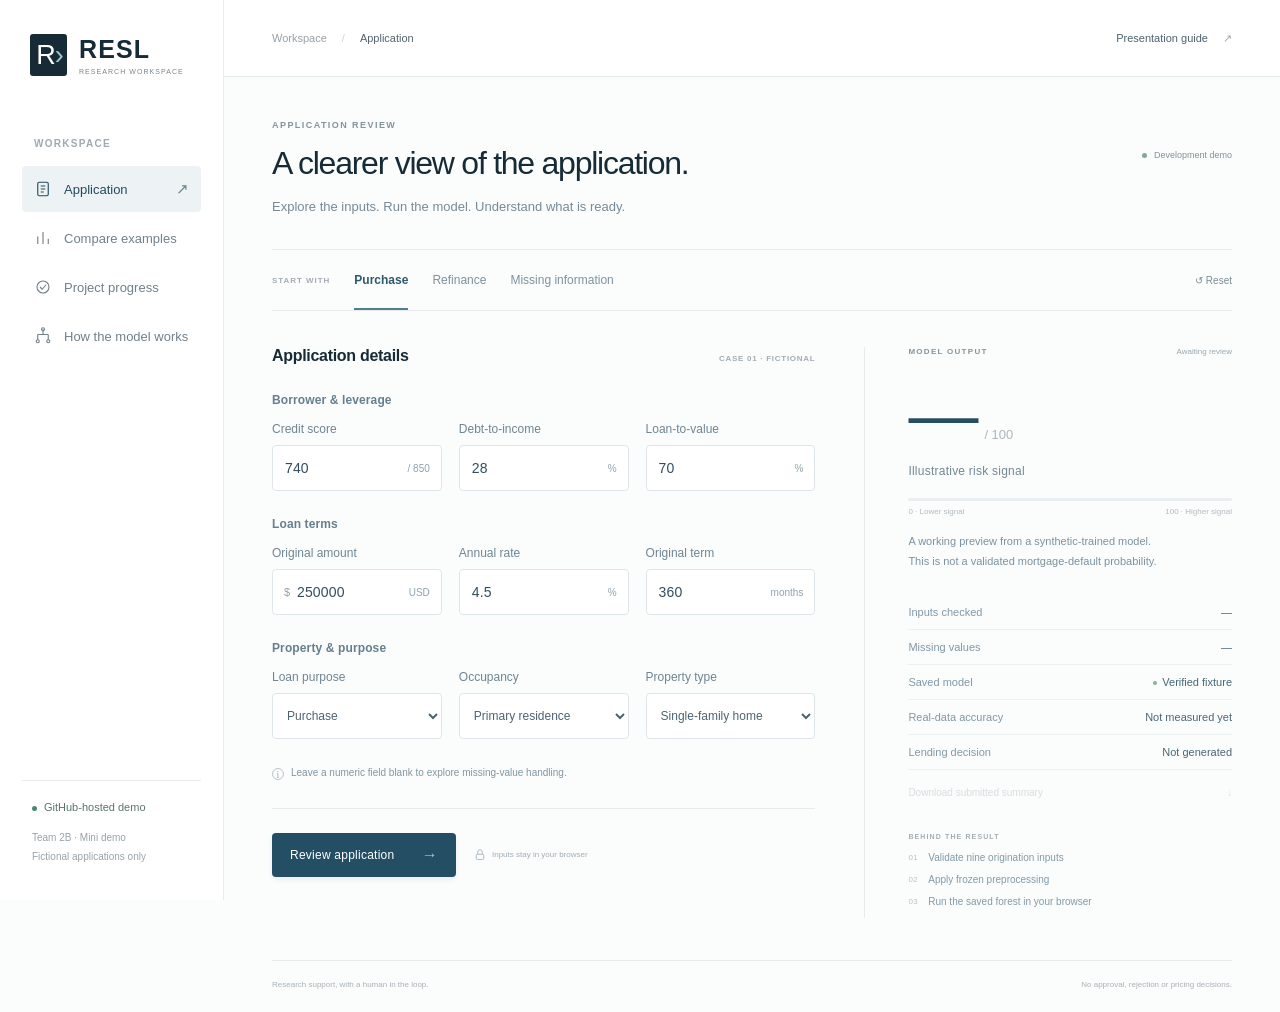
==== index.html @ b74cab2e "Publish the synthetic demo website from e23eafc" ====
<!doctype html>
<html lang="en">
<head>
  <meta charset="utf-8"><meta name="viewport" content="width=device-width,initial-scale=1">
  <title>RESL — Application workspace</title>
  <link rel="stylesheet" href="./assets/app.css"><script type="module" src="./assets/app.js"></script>
</head>
<body>
  <aside class="sidebar">
    <a class="brand" href="#application" aria-label="RESL home"><span class="brand-mark">R<span>›</span></span><span>RESL<span class="brand-sub">RESEARCH WORKSPACE</span></span></a>
    <div class="nav-label">WORKSPACE</div>
    <nav aria-label="Main navigation">
      <button class="nav-item active" data-view="application"><svg viewBox="0 0 24 24" aria-hidden="true"><rect x="5" y="3" width="14" height="18" rx="2"/><path d="M9 8h6M9 12h6M9 16h4"/></svg>Application<span class="nav-arrow">↗</span></button>
      <button class="nav-item" data-view="comparison"><svg viewBox="0 0 24 24" aria-hidden="true"><path d="M5 20V10M12 20V4M19 20v-7"/></svg>Compare examples</button>
      <button class="nav-item" data-view="progress"><svg viewBox="0 0 24 24" aria-hidden="true"><circle cx="12" cy="12" r="8"/><path d="m8 12 3 3 5-6"/></svg>Project progress</button>
      <button class="nav-item" data-view="model"><svg viewBox="0 0 24 24" aria-hidden="true"><path d="M12 3v7M5 10h14M5 10v7M19 10v7"/><circle cx="12" cy="3" r="2"/><circle cx="5" cy="19" r="2"/><circle cx="19" cy="19" r="2"/></svg>How the model works</button>
    </nav>
    <div class="sidebar-bottom"><span class="status-dot"></span><span>GitHub-hosted demo</span><p>Team 2B · Mini demo<br>Fictional applications only</p></div>
  </aside>

  <main>
    <header class="topbar"><div class="breadcrumb">Workspace<span>/</span><strong id="breadcrumb-current">Application</strong></div><button class="guide-button" id="open-guide">Presentation guide <span>↗</span></button></header>
    <div class="page-content">
      <section id="application-view" class="view">
        <div class="page-heading"><div><p class="eyebrow">APPLICATION REVIEW</p><h1>A clearer view of the application.</h1><p class="intro">Explore the inputs. Run the model. Understand what is ready.</p></div><span class="demo-label"><span></span>Development demo</span></div>
        <div class="scenario-strip"><span class="scenario-label">START WITH</span><div class="scenario-options" id="scenario-options" role="group" aria-label="Choose a fictional scenario"><button class="scenario active" data-scenario="Purchase example">Purchase</button><button class="scenario" data-scenario="Refinance example">Refinance</button><button class="scenario" data-scenario="Missing credit score">Missing information</button></div><button id="reset-inputs" class="text-button">↺ Reset</button></div>

        <div class="workspace">
          <form id="application-form" novalidate>
            <div class="section-heading"><h2>Application details</h2><span id="case-label">CASE 01 · FICTIONAL</span></div>
            <div class="form-section"><h3>Borrower & leverage</h3><div class="field-grid">
              <label class="field">Credit score<div class="input-wrap"><input name="credit_score" inputmode="numeric" autocomplete="off" aria-label="Credit score"><span class="input-unit">/ 850</span></div></label>
              <label class="field">Debt-to-income<div class="input-wrap"><input name="dti" inputmode="decimal" autocomplete="off" aria-label="Debt-to-income ratio"><span class="input-unit">%</span></div></label>
              <label class="field">Loan-to-value<div class="input-wrap"><input name="ltv" inputmode="decimal" autocomplete="off" aria-label="Loan-to-value ratio"><span class="input-unit">%</span></div></label>
            </div></div>
            <div class="form-section"><h3>Loan terms</h3><div class="field-grid">
              <label class="field">Original amount<div class="input-wrap"><span class="input-prefix">$</span><input name="original_balance" inputmode="decimal" autocomplete="off" aria-label="Original loan amount in USD" class="with-prefix"><span class="input-unit">USD</span></div></label>
              <label class="field">Annual rate<div class="input-wrap"><input name="original_rate" inputmode="decimal" autocomplete="off" aria-label="Original annual interest rate"><span class="input-unit">%</span></div></label>
              <label class="field">Original term<div class="input-wrap"><input name="original_term" inputmode="numeric" autocomplete="off" aria-label="Original loan term"><span class="input-unit">months</span></div></label>
            </div></div>
            <div class="form-section"><h3>Property & purpose</h3><div class="field-grid">
              <label class="field">Loan purpose<select name="loan_purpose" aria-label="Loan purpose"></select></label>
              <label class="field">Occupancy<select name="occupancy" aria-label="Occupancy"></select></label>
              <label class="field">Property type<select name="property_type" aria-label="Property type"></select></label>
            </div></div>
            <p class="field-note"><span>i</span> Leave a numeric field blank to explore missing-value handling.</p>
            <p class="form-error" id="form-error" role="alert" hidden></p>
            <div class="form-actions"><button class="primary-button" id="run-button" type="submit">Review application <span>→</span></button><span class="privacy-note"><svg viewBox="0 0 16 16" aria-hidden="true"><rect x="3" y="7" width="10" height="7" rx="1.5"/><path d="M5 7V4a3 3 0 0 1 6 0v3"/></svg>Inputs stay in your browser</span></div>
          </form>

          <aside class="output-panel" aria-label="Model output">
            <div class="output-heading"><span class="eyebrow">MODEL OUTPUT</span><span id="result-state" class="result-state">Awaiting review</span></div>
            <div class="score-line" aria-live="polite"><span id="score">—</span><span class="score-unit">/ 100</span></div>
            <h2 class="score-label">Illustrative risk signal</h2>
            <div class="score-track"><span id="score-fill"></span></div><div class="scale-labels"><span>0 · Lower signal</span><span>100 · Higher signal</span></div>
            <p class="score-description">A working preview from a synthetic-trained model.<br>This is not a validated mortgage-default probability.</p>
            <dl class="result-details"><div><dt>Inputs checked</dt><dd id="checked-count">—</dd></div><div><dt>Missing values</dt><dd id="missing-count">—</dd></div><div><dt>Saved model</dt><dd><span class="verified-dot"></span>Verified fixture</dd></div><div><dt>Real-data accuracy</dt><dd>Not measured yet</dd></div><div><dt>Lending decision</dt><dd>Not generated</dd></div></dl>
            <p id="missing-note" class="missing-note" hidden></p>
            <button id="download-result" class="text-button download-link" disabled>Download submitted summary <span>↓</span></button>
            <div class="pipeline"><span class="eyebrow">BEHIND THE RESULT</span><ol><li><span>01</span>Validate nine origination inputs</li><li><span>02</span>Apply frozen preprocessing</li><li><span>03</span>Run the saved forest in your browser</li></ol></div>
          </aside>
        </div>
        <footer class="page-footer"><span>Research support, with a human in the loop.</span><span>No approval, rejection or pricing decisions.</span></footer>
      </section>

      <section id="comparison-view" class="view" hidden>
        <div class="page-heading"><div><p class="eyebrow">MODEL EXPLORATION</p><h1>Three cases. One saved model.</h1><p class="intro">Compare fictional applications using the same verified development package.</p></div><span class="demo-label"><span></span>Synthetic examples</span></div>
        <div class="comparison-header"><h2>Example comparison</h2><span>ILLUSTRATIVE SCORES · NOT RISK BANDS</span></div>
        <div class="table-scroll"><table class="comparison-table"><thead><tr><th>Fictional application</th><th>Credit score</th><th>DTI</th><th>LTV</th><th>Demo signal / 100</th><th></th></tr></thead><tbody id="comparison-body"></tbody></table></div>
        <p class="comparison-note">Each case differs in several inputs. Score differences are not causal feature explanations or validated lending recommendations.</p>
        <div class="editorial-note"><span class="eyebrow">WHY THIS MATTERS</span><h2>A repeatable flow, from inputs to output.</h2><p>Each example uses the same input checks, saved preprocessing and forest. The interface is working; evaluating performance on the accepted mortgage cohort is the next research step.</p></div>
      </section>

      <section id="progress-view" class="view" hidden>
        <div class="page-heading"><div><p class="eyebrow">PROJECT PROGRESS</p><h1>Built to demonstrate. Ready to evolve.</h1><p class="intro">A clear separation between working software and the remaining research.</p></div></div>
        <div class="progress-layout"><div class="milestones"><article><span class="milestone-number complete">01</span><div><span class="milestone-status">IMPLEMENTED & MERGED</span><h2>Source acquisition & reader</h2><p>Access records, archive integrity checks and streaming source-file profiling are in the repository. Licensed loan records remain outside public GitHub.</p></div></article><article><span class="milestone-number complete">02</span><div><span class="milestone-status">WORKING IN THIS DEMO</span><h2>The application flow</h2><p>Nine input fields, validation, a verified saved development model, local inference and explicit missing-data handling.</p></div></article><article><span class="milestone-number">03</span><div><span class="milestone-status pending">NEXT RESEARCH STEP</span><h2>Actual mortgage evaluation</h2><p>Finalize timing, dates, labels and splits. Compare candidates on common validation loans, calibrate the selected model and evaluate the untouched final test.</p></div></article></div><aside class="scope-note"><span class="eyebrow">TODAY'S SCOPE</span><h2>Demonstrate the workflow.<br>Keep the claims precise.</h2><p>The bundled forest was trained on invented software fixtures. This app does not access the licensed source files and makes no lending decision.</p><a href="https://github.com/HazimAli07/resl-capstone" target="_blank" rel="noreferrer">View project repository ↗</a></aside></div>
      </section>
      <section id="model-view" class="view" hidden>
        <div class="page-heading"><div><p class="eyebrow">THE MODEL, EXPLAINED</p><h1>Many small trees. One combined output.</h1><p class="intro">The demo uses a random forest. Here is what that means in plain language.</p></div></div>
        <div class="model-explanation"><article><span class="eyebrow">01 · WHAT GOES IN</span><h2>Nine pieces of loan information.</h2><p>Credit score, debt-to-income, loan-to-value, original loan amount, interest rate, term, purpose, occupancy and property type. Future repayment information is kept out of these inputs.</p><p>Debt-to-income compares debt payments with income. Loan-to-value compares the loan amount with the property value.</p></article><article><span class="eyebrow">02 · HOW IT CALCULATES</span><h2><span id="model-tree-count">—</span> small decision trees.</h2><p>A tree follows learned questions about the inputs until it reaches an output. The forest runs all its trees, averages their outputs, then multiplies that average by 100 for the displayed signal.</p><p id="model-math" class="model-math"></p></article><article><span class="eyebrow">03 · WHAT IT MEANS TODAY</span><h2>A working calculation, still a development model.</h2><p>This saved forest was trained on <strong><span id="model-training-count">—</span> fictional loans</strong>. A lower signal means a smaller model output for the fictional example. It is not a credit score, an accuracy percentage or a measured chance of default.</p><p>The real-data model still needs accepted timing, labels and splits, then training and evaluation on mortgage records. Real-mortgage accuracy has not been measured yet.</p></article></div>
        <div class="editorial-note"><span class="eyebrow">THE RESEARCH GOAL</span><h2>Study future mortgage problems using earlier information.</h2><p>The proposed research target is serious delinquency, foreclosure or REO within a 24-month window. The source date and outcome rules still need acceptance before real-data experiments. The app supports research and human review; it does not approve or reject a loan.</p></div>
      </section>
    </div>
  </main>

  <dialog id="guide-dialog"><div class="guide-heading"><span class="eyebrow">3–5 MINUTE WALKTHROUGH</span><button id="close-guide" aria-label="Close presentation guide">×</button></div><h2>A short, confident walkthrough.</h2><ol><li><strong>Introduce the research.</strong><span>Origination inputs, future mortgage outcomes, human review. Today's model and applications are synthetic.</span></li><li><strong>Run the purchase example.</strong><span>Show the inputs, calculated score and saved preprocessing.</span></li><li><strong>Compare a second case.</strong><span>Use the same model on different fictional inputs. Avoid claiming calibrated risk bands.</span></li><li><strong>Show missing data and validation.</strong><span>Try Missing information, then enter a credit score of 1000 to show rejection.</span></li><li><strong>Close with what's next.</strong><span>Source/date/label acceptance, actual-data model comparison, calibration and final evaluation.</span></li></ol></dialog>
</body>
</html>
---- assets/app.css ----
:root{--ink:#172b37;--muted:#79858d;--line:#e7ebed;--blue:#214c63;--accent:#3e7b87;--canvas:#fbfcfc;--green:#4d8375;--sidebar:224px;font-family:-apple-system,BlinkMacSystemFont,"Segoe UI",sans-serif;color:var(--ink);background:var(--canvas);font-synthesis:none}
*{box-sizing:border-box}body{margin:0;font-size:14px;-webkit-font-smoothing:antialiased}button,input,select{font:inherit}button,a,input,select{-webkit-tap-highlight-color:transparent}button,a{touch-action:manipulation}button{cursor:pointer}a{color:inherit;text-decoration:none}button:focus-visible,a:focus-visible{outline:2px solid var(--accent);outline-offset:4px}[hidden]{display:none!important}
.sidebar{width:var(--sidebar);position:fixed;inset:0 auto 0 0;background:#fff;border-right:1px solid var(--line);padding:34px 22px;display:flex;flex-direction:column;z-index:2}.brand{display:flex;align-items:center;gap:12px;padding:0 8px;font-size:25px;font-weight:650;letter-spacing:.045em}.brand-mark{display:flex;align-items:center;justify-content:center;position:relative;width:37px;height:42px;background:var(--ink);color:#fff;font-size:27px;font-weight:350;letter-spacing:-3px;border-radius:3px}.brand-mark>span{font-size:27px;color:#a3c8c8;margin-left:2px}.brand-sub{display:block;font-size:7px;color:var(--muted);letter-spacing:.15em;margin-top:4px;font-weight:500}.nav-label{font-size:10px;letter-spacing:.13em;color:#a0a9ae;font-weight:600;margin:62px 12px 14px}.nav-item{border:0;background:none;display:flex;align-items:center;gap:12px;width:100%;text-align:left;padding:14px 12px;color:#71808a;border-radius:4px;margin:3px 0;font-size:13px;font-weight:500;white-space:nowrap}.nav-item svg{width:18px;height:18px;fill:none;stroke:currentColor;stroke-width:1.5}.nav-item.active{background:#edf3f4;color:#244b5b}.nav-arrow{margin-left:auto;font-size:15px;opacity:.65}.nav-item:not(.active) .nav-arrow{display:none}.sidebar-bottom{margin-top:auto;padding:20px 10px 0;border-top:1px solid var(--line);font-size:11px;color:#59746a}.status-dot,.verified-dot{display:inline-block;width:5px;height:5px;border-radius:50%;background:var(--green);margin-right:7px;vertical-align:middle}.sidebar-bottom p{line-height:1.9;color:#99a2a8;font-size:10px;margin:15px 0 0}
main{margin-left:var(--sidebar)}.topbar{height:77px;padding:0 48px;border-bottom:1px solid var(--line);display:flex;align-items:center;justify-content:space-between;background:#fff}.breadcrumb{font-size:11px;color:#97a0a7}.breadcrumb span{margin:0 15px;color:#ccd2d6}.breadcrumb strong{font-weight:500;color:#53636e}.guide-button{border:0;background:transparent;color:#4e626e;font-size:11px;padding:10px 0}.guide-button span{margin-left:12px;color:#9ca8af}.page-content{max-width:1500px;margin:auto;padding:43px 48px 0}.page-heading{display:flex;justify-content:space-between;align-items:center;gap:24px;margin-bottom:31px}.eyebrow{font-size:9px;font-weight:650;letter-spacing:.16em;color:#83949d;margin:0 0 13px;display:block}h1{font-size:32px;font-weight:500;letter-spacing:-1.25px;line-height:1.25;margin:0 0 12px}h2,h3,p{margin-top:0}.intro{font-size:13px;color:#778a95;line-height:1.8;margin-bottom:0}.demo-label{display:flex;align-items:center;gap:7px;font-size:9px;color:#819297;white-space:nowrap;align-self:flex-start;margin-top:30px}.demo-label>span{width:5px;height:5px;border-radius:50%;background:#82a7a0}
.scenario-strip{display:flex;align-items:center;gap:24px;border-top:1px solid var(--line);border-bottom:1px solid var(--line);margin-bottom:36px;height:62px}.scenario-label{font-size:8px;letter-spacing:.12em;color:#a4adb2;font-weight:650}.scenario-options{height:100%;display:flex;gap:24px}.scenario{background:none;border:0;border-bottom:2px solid transparent;color:#7e929e;font-size:12px;padding:2px 0 0}.scenario.active{color:#2d596b;border-bottom-color:#527f8b;font-weight:550}.text-button{background:none;border:0;color:#7c8c95;font-size:10px;padding:8px 0}.scenario-strip>.text-button{margin-left:auto}
.workspace{display:grid;grid-template-columns:minmax(0,1.36fr) minmax(280px,.92fr);gap:49px}.section-heading{display:flex;align-items:baseline;justify-content:space-between;gap:15px;margin-bottom:28px}.section-heading h2{font-size:16px;font-weight:550;letter-spacing:-.3px;margin:0}.section-heading>span{font-size:8px;font-weight:600;letter-spacing:.09em;color:#a3adb4;white-space:nowrap}.form-section{margin-bottom:26px}.form-section h3{font-size:12px;color:#667f8d;font-weight:550;letter-spacing:.01em;margin-bottom:13px}.field-grid{display:grid;grid-template-columns:repeat(3,minmax(0,1fr));gap:17px}.field{font-size:12px;color:#6f8592;display:block;min-width:0;line-height:1.5}.input-wrap{margin-top:7px;position:relative;display:flex;align-items:center;background:white;border:1px solid #dfe6e9;border-radius:4px;height:46px;transition:border-color .18s}.input-wrap:focus-within{border-color:#6e99a4;box-shadow:0 0 0 1px #6e99a426}input{width:100%;min-width:0;border:0;outline:none;background:none;height:100%;color:#324d5d;font-size:14px;padding:0 48px 0 12px;letter-spacing:.01em;font-variant-numeric:tabular-nums}input.with-prefix{padding-left:24px}.input-unit{position:absolute;right:11px;color:#8fa2ad;font-size:10px;pointer-events:none}.input-prefix{position:absolute;left:11px;font-size:11px;color:#90a0a9}select{width:100%;height:46px;margin-top:7px;background:#fff;color:#4d6471;border:1px solid #dfe6e9;border-radius:4px;padding:0 23px 0 10px;font-size:12px;outline:none;text-overflow:ellipsis;cursor:pointer}select:focus{border-color:#6e99a4}.field-note{display:flex;gap:7px;align-items:center;font-size:10px;color:#8296a2;line-height:1.65;margin:8px 0 26px}.field-note>span{font:10px Georgia,serif;border:1px solid #b7c5cc;border-radius:50%;width:12px;height:12px;flex:none;text-align:center;line-height:11px;color:#9aaeb7}.form-actions{border-top:1px solid var(--line);padding-top:24px;display:flex;align-items:center;gap:18px}.primary-button{border:0;border-radius:4px;background:#234e63;color:#fff;padding:15px 18px;font-size:12px;letter-spacing:.02em;min-width:184px;display:flex;justify-content:space-between;align-items:center;gap:22px;box-shadow:0 3px 5px #162b3510;transition:background .2s,transform .2s}.primary-button:hover{background:#163c50}.primary-button:active{transform:translateY(1px)}.primary-button:disabled{opacity:.55;cursor:wait}.primary-button>span{font-size:16px;line-height:10px;color:#a3c6ce}.privacy-note{font-size:8px;color:#a1adb4;display:flex;align-items:center;gap:6px;white-space:nowrap}.privacy-note svg{width:12px;height:12px;fill:none;stroke:#a5b4bc;stroke-width:1.2}.form-error{font-size:11px;color:#a35c55;line-height:1.5;margin:12px 0;padding-left:10px;border-left:2px solid #c88c82}
.output-panel{border-left:1px solid var(--line);padding-left:43px}.output-heading{display:flex;justify-content:space-between;align-items:center;margin-bottom:24px}.output-heading .eyebrow{margin:0;font-size:8px}.result-state{font-size:8px;color:#9aa8af;white-space:nowrap}.result-state.ready{color:#5e9285}.score-line{display:flex;align-items:baseline;gap:9px;margin:0 0 8px;height:76px}.score-line>#score{font-size:70px;font-weight:300;letter-spacing:-3px;line-height:1;color:#294d5e;font-variant-numeric:tabular-nums}.score-unit{font-size:13px;color:#acb6bd;font-weight:400}.score-label{font-size:12px;font-weight:450;color:#738892;letter-spacing:.02em;margin:0 0 20px}.score-track{height:3px;background:#e9eff1;width:100%;border-radius:2px;overflow:hidden}.score-track>span{display:block;height:100%;width:0;background:#618c98;transition:width .5s ease}.scale-labels{display:flex;justify-content:space-between;font-size:8px;color:#b1bbc1;margin-top:6px}.score-description{font-size:11px;line-height:1.75;color:#7c929f;margin:16px 0 24px}.result-details{margin:0}.result-details>div{display:flex;justify-content:space-between;align-items:center;padding:11px 0;border-bottom:1px solid #edf0f1;font-size:11px}.result-details dt{color:#8298a5}.result-details dd{margin:0;color:#486675;font-weight:450}.verified-dot{width:4px;height:4px;margin-right:5px;background:#8caf9e}.download-link{font-size:10px;margin-top:9px;width:100%;display:flex;justify-content:space-between;align-items:center;color:#96a9b1}.download-link:disabled{opacity:.35;cursor:default}.missing-note{border-left:2px solid #c7b087;padding-left:10px;font-size:11px;line-height:1.8;color:#8e7e65;margin:15px 0 0}.pipeline{margin:27px 0 0}.pipeline>.eyebrow{font-size:7px;margin-bottom:12px;color:#a3afb5}.pipeline ol{padding:0;list-style:none;margin:0}.pipeline li{display:flex;gap:10px;align-items:center;font-size:10px;color:#839aa7;margin:11px 0}.pipeline li>span{font-size:8px;color:#b5c2c9;letter-spacing:.06em}.page-footer{display:flex;justify-content:space-between;border-top:1px solid var(--line);margin-top:42px;padding:19px 0 23px;font-size:8px;color:#a7b2b8;gap:20px}
.comparison-header{display:flex;justify-content:space-between;align-items:center;border-top:1px solid var(--line);padding-top:33px;margin-top:36px}.comparison-header h2{font-size:16px;font-weight:500}.comparison-header>span{font-size:8px;color:#9dacb3;letter-spacing:.08em}.table-scroll{overflow:auto}.comparison-table{width:100%;border-collapse:collapse;text-align:left;font-variant-numeric:tabular-nums}.comparison-table th{font-size:9px;color:#9ba8b0;font-weight:450;padding:18px 14px;border-bottom:1px solid var(--line)}.comparison-table th:first-child,.comparison-table td:first-child{padding-left:0}.comparison-table td{padding:26px 14px;border-bottom:1px solid var(--line);font-size:12px;color:#6b818d}.comparison-table td:first-child{color:#274a5d;font-weight:500}.case-index{font-size:9px;color:#aab8c0;margin-right:13px}.table-score{min-width:140px;display:flex;align-items:center;gap:14px}.table-score>span{width:100px;background:#e8eef1;height:3px}.table-score i{display:block;height:3px;background:#7195a0}.table-score strong{font-size:13px;font-weight:500;color:#365c70}.open-case{border:0;background:none;color:#708e9b;font-size:11px;white-space:nowrap}.comparison-note{font-size:10px;line-height:1.8;color:#9eacb3;margin:24px 0 0;max-width:730px}.editorial-note{margin-top:70px;border-top:1px solid var(--line);padding-top:30px;max-width:660px}.editorial-note h2,.scope-note h2{font-size:23px;letter-spacing:-.6px;font-weight:450;line-height:1.45}.editorial-note p,.scope-note p{font-size:12px;color:#9aa9b0;line-height:1.95}
.progress-layout{display:grid;grid-template-columns:1.5fr 1fr;gap:80px;margin-top:50px}.milestones article{display:flex;align-items:flex-start;gap:25px;position:relative;padding:0 0 37px}.milestones article:not(:last-child):before{content:"";position:absolute;left:18px;top:40px;bottom:7px;width:1px;background:var(--line)}.milestone-number{width:37px;height:37px;display:grid;place-items:center;flex:none;border:1px solid #dce6e9;border-radius:50%;color:#a6b4bc;font-size:10px}.milestone-number.complete{border-color:#a4bdb7;color:#5b8a7c}.milestone-status{font-size:8px;letter-spacing:.09em;color:#77a091}.milestone-status.pending{color:#a7b0b6}.milestones h2{font-size:17px;font-weight:500;letter-spacing:-.3px;margin:11px 0}.milestones p{font-size:11px;color:#9babb3;line-height:1.9;margin-bottom:0}.scope-note{border-left:1px solid var(--line);padding-left:38px;padding-top:4px}.scope-note a{display:block;margin-top:30px;font-size:10px;color:#587c8e}
dialog{border:1px solid var(--line);border-radius:7px;padding:35px 39px;width:min(560px,calc(100% - 32px));color:var(--ink);box-shadow:0 20px 80px #122a3c26}dialog::backdrop{background:#1a303c45;backdrop-filter:blur(4px)}.guide-heading{display:flex;align-items:center;justify-content:space-between}.guide-heading button{border:0;background:none;font-size:24px;color:#8a9ca5;padding:0 0 10px 15px}.guide-heading .eyebrow{font-size:9px}.guide-heading+h2{font-size:24px;font-weight:450;letter-spacing:-.8px;margin-bottom:30px}dialog ol{padding-left:18px;margin:0}dialog li{font-size:12px;color:#7d959f;padding-left:8px;margin-bottom:22px}dialog li strong{font-weight:500;color:#365567;display:block;margin-bottom:7px}dialog li span{font-size:11px;line-height:1.8;color:#9aaab2}
@media(min-width:1600px){.page-content{padding-top:60px}.workspace{gap:70px}.output-panel{padding-left:60px}.field-grid{gap:25px}.page-heading{margin-bottom:42px}.scenario-strip{margin-bottom:46px}h1{font-size:36px}}
@media(max-width:1150px){:root{--sidebar:190px}.sidebar{padding:30px 14px}.page-content{padding:32px 30px 0}.topbar{padding:0 30px}.workspace{gap:28px;grid-template-columns:minmax(0,1.4fr) minmax(245px,1fr)}.output-panel{padding-left:26px}.field-grid{gap:10px}.privacy-note{display:none}h1{font-size:27px}.demo-label{font-size:8px}.scenario-options{gap:18px}.scenario-strip{gap:18px}.progress-layout{gap:36px}.scope-note{padding-left:26px}}
@media(max-width:900px){.sidebar{position:static;width:100%;height:auto;padding:20px 24px;flex-direction:row;justify-content:space-between;align-items:center;border-right:0;border-bottom:1px solid var(--line)}.brand{font-size:20px;padding:0}.brand-mark{height:34px;width:30px;font-size:23px}.brand-sub,.nav-label,.sidebar-bottom,.nav-item svg,.nav-arrow{display:none}.sidebar nav{display:flex;gap:5px}.nav-item{font-size:10px;padding:11px 12px;width:auto}.topbar{height:56px}main{margin-left:0}.page-content{padding-top:30px}.workspace{grid-template-columns:1fr 0.85fr;gap:32px}.page-heading{gap:18px}.intro{font-size:11px}.demo-label{display:none}.scenario-strip{margin-bottom:30px}.field-grid{grid-template-columns:repeat(2,minmax(0,1fr));gap:14px}.form-section .field:last-child{grid-column:span 2}.form-section{margin-bottom:23px}.progress-layout{grid-template-columns:1fr;gap:20px}.scope-note{border-left:0;border-top:1px solid var(--line);padding:28px 0}.page-footer{margin-top:35px}}
@media(max-width:600px){.sidebar{padding:17px 20px}.brand{font-size:19px;gap:9px}.sidebar nav{gap:0}.nav-item{font-size:9px;padding:10px 8px}.topbar{padding:0 22px}.page-content{padding:27px 22px 0}.guide-button{font-size:10px}.breadcrumb{font-size:10px}.breadcrumb span{margin:0 10px}h1{font-size:27px;max-width:300px}.intro{font-size:11px;line-height:1.8;max-width:280px}.page-heading{margin-bottom:26px}.eyebrow{font-size:8px}.scenario-label{display:none}.scenario-strip{gap:10px;height:60px}.scenario-options{gap:19px}.scenario{font-size:10px}.scenario-strip>.text-button{font-size:9px}.workspace{grid-template-columns:1fr;gap:36px}.section-heading{margin-bottom:27px}.field-grid{grid-template-columns:repeat(3,minmax(0,1fr));gap:12px}.form-section .field:last-child{grid-column:auto}.field{font-size:9px}input{font-size:13px;padding-left:9px;padding-right:35px}.input-unit{right:7px;font-size:7px}select{font-size:9px;padding-left:7px}.primary-button{min-width:205px}.output-panel{border-left:0;border-top:1px solid var(--line);padding:30px 0 0}.score-line>#score{font-size:74px}.score-description{font-size:10px}.result-details>div,.pipeline li{font-size:10px}.page-footer{flex-direction:column;gap:8px;font-size:9px}.comparison-header{align-items:flex-start;gap:18px}.comparison-header>span{font-size:7px;max-width:120px;line-height:1.6}.comparison-table{min-width:650px}.editorial-note{margin-top:45px}.comparison-note{font-size:11px}.scope-note h2{font-size:22px}}
@media(prefers-reduced-motion:reduce){*{transition:none!important;scroll-behavior:auto!important}}
.model-explanation{border-top:1px solid var(--line);margin-top:36px;display:grid;grid-template-columns:repeat(3,minmax(0,1fr));gap:32px;padding-top:36px}.model-explanation article+article{border-left:1px solid var(--line);padding-left:30px}.model-explanation h2{font-size:21px;font-weight:450;line-height:1.45;letter-spacing:-.5px;max-width:290px}.model-explanation p{font-size:12px;line-height:1.95;color:#7d939e}.model-explanation .model-math{color:#315c70;border-top:1px solid var(--line);padding-top:18px;margin-top:24px;font-variant-numeric:tabular-nums}@media(max-width:1000px){.model-explanation{grid-template-columns:1fr;gap:22px}.model-explanation article+article{border-left:0;border-top:1px solid var(--line);padding:24px 0 0}.model-explanation h2{max-width:none}}@media(max-width:900px){.nav-item{font-size:9px;padding:10px 8px}}@media(max-width:600px){.sidebar{flex-wrap:wrap;gap:16px}.sidebar nav{width:100%;justify-content:space-between}.nav-item{font-size:9px;padding:9px 5px}}
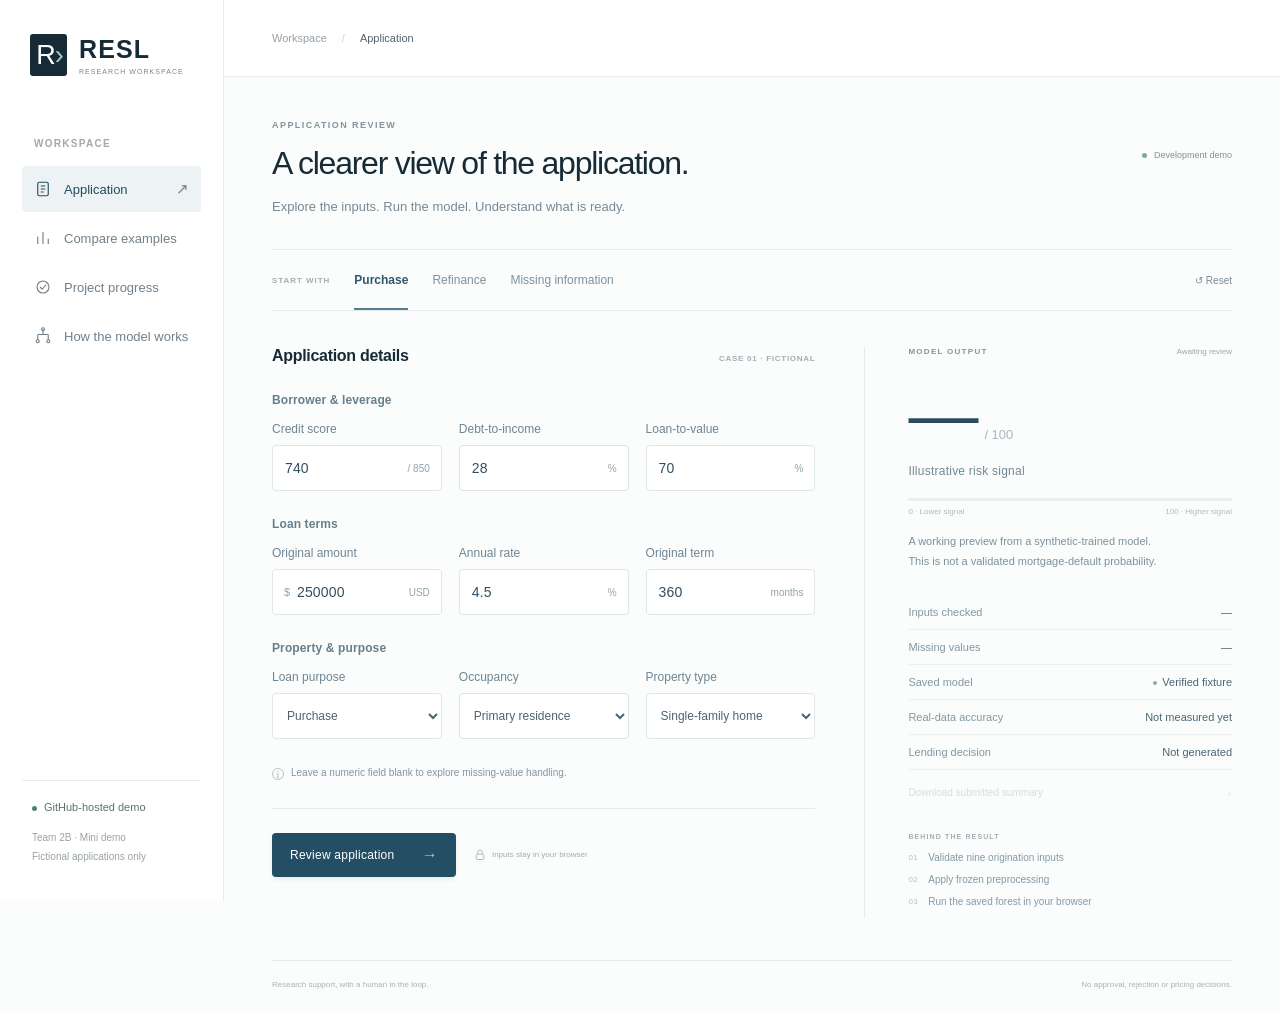
==== commit 37641677: "Remove the guide from the hosted application" ====
--- a/index.html
+++ b/index.html
@@ -19,7 +19,7 @@
   </aside>
 
   <main>
-    <header class="topbar"><div class="breadcrumb">Workspace<span>/</span><strong id="breadcrumb-current">Application</strong></div><button class="guide-button" id="open-guide">Presentation guide <span>↗</span></button></header>
+    <header class="topbar"><div class="breadcrumb">Workspace<span>/</span><strong id="breadcrumb-current">Application</strong></div></header>
     <div class="page-content">
       <section id="application-view" class="view">
         <div class="page-heading"><div><p class="eyebrow">APPLICATION REVIEW</p><h1>A clearer view of the application.</h1><p class="intro">Explore the inputs. Run the model. Understand what is ready.</p></div><span class="demo-label"><span></span>Development demo</span></div>
@@ -83,6 +83,5 @@
     </div>
   </main>
 
-  <dialog id="guide-dialog"><div class="guide-heading"><span class="eyebrow">3–5 MINUTE WALKTHROUGH</span><button id="close-guide" aria-label="Close presentation guide">×</button></div><h2>A short, confident walkthrough.</h2><ol><li><strong>Introduce the research.</strong><span>Origination inputs, future mortgage outcomes, human review. Today's model and applications are synthetic.</span></li><li><strong>Run the purchase example.</strong><span>Show the inputs, calculated score and saved preprocessing.</span></li><li><strong>Compare a second case.</strong><span>Use the same model on different fictional inputs. Avoid claiming calibrated risk bands.</span></li><li><strong>Show missing data and validation.</strong><span>Try Missing information, then enter a credit score of 1000 to show rejection.</span></li><li><strong>Close with what's next.</strong><span>Source/date/label acceptance, actual-data model comparison, calibration and final evaluation.</span></li></ol></dialog>
 </body>
 </html>
--- a/assets/app.css
+++ b/assets/app.css
@@ -1,16 +1,15 @@
 :root{--ink:#172b37;--muted:#79858d;--line:#e7ebed;--blue:#214c63;--accent:#3e7b87;--canvas:#fbfcfc;--green:#4d8375;--sidebar:224px;font-family:-apple-system,BlinkMacSystemFont,"Segoe UI",sans-serif;color:var(--ink);background:var(--canvas);font-synthesis:none}
 *{box-sizing:border-box}body{margin:0;font-size:14px;-webkit-font-smoothing:antialiased}button,input,select{font:inherit}button,a,input,select{-webkit-tap-highlight-color:transparent}button,a{touch-action:manipulation}button{cursor:pointer}a{color:inherit;text-decoration:none}button:focus-visible,a:focus-visible{outline:2px solid var(--accent);outline-offset:4px}[hidden]{display:none!important}
 .sidebar{width:var(--sidebar);position:fixed;inset:0 auto 0 0;background:#fff;border-right:1px solid var(--line);padding:34px 22px;display:flex;flex-direction:column;z-index:2}.brand{display:flex;align-items:center;gap:12px;padding:0 8px;font-size:25px;font-weight:650;letter-spacing:.045em}.brand-mark{display:flex;align-items:center;justify-content:center;position:relative;width:37px;height:42px;background:var(--ink);color:#fff;font-size:27px;font-weight:350;letter-spacing:-3px;border-radius:3px}.brand-mark>span{font-size:27px;color:#a3c8c8;margin-left:2px}.brand-sub{display:block;font-size:7px;color:var(--muted);letter-spacing:.15em;margin-top:4px;font-weight:500}.nav-label{font-size:10px;letter-spacing:.13em;color:#a0a9ae;font-weight:600;margin:62px 12px 14px}.nav-item{border:0;background:none;display:flex;align-items:center;gap:12px;width:100%;text-align:left;padding:14px 12px;color:#71808a;border-radius:4px;margin:3px 0;font-size:13px;font-weight:500;white-space:nowrap}.nav-item svg{width:18px;height:18px;fill:none;stroke:currentColor;stroke-width:1.5}.nav-item.active{background:#edf3f4;color:#244b5b}.nav-arrow{margin-left:auto;font-size:15px;opacity:.65}.nav-item:not(.active) .nav-arrow{display:none}.sidebar-bottom{margin-top:auto;padding:20px 10px 0;border-top:1px solid var(--line);font-size:11px;color:#59746a}.status-dot,.verified-dot{display:inline-block;width:5px;height:5px;border-radius:50%;background:var(--green);margin-right:7px;vertical-align:middle}.sidebar-bottom p{line-height:1.9;color:#99a2a8;font-size:10px;margin:15px 0 0}
-main{margin-left:var(--sidebar)}.topbar{height:77px;padding:0 48px;border-bottom:1px solid var(--line);display:flex;align-items:center;justify-content:space-between;background:#fff}.breadcrumb{font-size:11px;color:#97a0a7}.breadcrumb span{margin:0 15px;color:#ccd2d6}.breadcrumb strong{font-weight:500;color:#53636e}.guide-button{border:0;background:transparent;color:#4e626e;font-size:11px;padding:10px 0}.guide-button span{margin-left:12px;color:#9ca8af}.page-content{max-width:1500px;margin:auto;padding:43px 48px 0}.page-heading{display:flex;justify-content:space-between;align-items:center;gap:24px;margin-bottom:31px}.eyebrow{font-size:9px;font-weight:650;letter-spacing:.16em;color:#83949d;margin:0 0 13px;display:block}h1{font-size:32px;font-weight:500;letter-spacing:-1.25px;line-height:1.25;margin:0 0 12px}h2,h3,p{margin-top:0}.intro{font-size:13px;color:#778a95;line-height:1.8;margin-bottom:0}.demo-label{display:flex;align-items:center;gap:7px;font-size:9px;color:#819297;white-space:nowrap;align-self:flex-start;margin-top:30px}.demo-label>span{width:5px;height:5px;border-radius:50%;background:#82a7a0}
+main{margin-left:var(--sidebar)}.topbar{height:77px;padding:0 48px;border-bottom:1px solid var(--line);display:flex;align-items:center;justify-content:space-between;background:#fff}.breadcrumb{font-size:11px;color:#97a0a7}.breadcrumb span{margin:0 15px;color:#ccd2d6}.breadcrumb strong{font-weight:500;color:#53636e}.page-content{max-width:1500px;margin:auto;padding:43px 48px 0}.page-heading{display:flex;justify-content:space-between;align-items:center;gap:24px;margin-bottom:31px}.eyebrow{font-size:9px;font-weight:650;letter-spacing:.16em;color:#83949d;margin:0 0 13px;display:block}h1{font-size:32px;font-weight:500;letter-spacing:-1.25px;line-height:1.25;margin:0 0 12px}h2,h3,p{margin-top:0}.intro{font-size:13px;color:#778a95;line-height:1.8;margin-bottom:0}.demo-label{display:flex;align-items:center;gap:7px;font-size:9px;color:#819297;white-space:nowrap;align-self:flex-start;margin-top:30px}.demo-label>span{width:5px;height:5px;border-radius:50%;background:#82a7a0}
 .scenario-strip{display:flex;align-items:center;gap:24px;border-top:1px solid var(--line);border-bottom:1px solid var(--line);margin-bottom:36px;height:62px}.scenario-label{font-size:8px;letter-spacing:.12em;color:#a4adb2;font-weight:650}.scenario-options{height:100%;display:flex;gap:24px}.scenario{background:none;border:0;border-bottom:2px solid transparent;color:#7e929e;font-size:12px;padding:2px 0 0}.scenario.active{color:#2d596b;border-bottom-color:#527f8b;font-weight:550}.text-button{background:none;border:0;color:#7c8c95;font-size:10px;padding:8px 0}.scenario-strip>.text-button{margin-left:auto}
 .workspace{display:grid;grid-template-columns:minmax(0,1.36fr) minmax(280px,.92fr);gap:49px}.section-heading{display:flex;align-items:baseline;justify-content:space-between;gap:15px;margin-bottom:28px}.section-heading h2{font-size:16px;font-weight:550;letter-spacing:-.3px;margin:0}.section-heading>span{font-size:8px;font-weight:600;letter-spacing:.09em;color:#a3adb4;white-space:nowrap}.form-section{margin-bottom:26px}.form-section h3{font-size:12px;color:#667f8d;font-weight:550;letter-spacing:.01em;margin-bottom:13px}.field-grid{display:grid;grid-template-columns:repeat(3,minmax(0,1fr));gap:17px}.field{font-size:12px;color:#6f8592;display:block;min-width:0;line-height:1.5}.input-wrap{margin-top:7px;position:relative;display:flex;align-items:center;background:white;border:1px solid #dfe6e9;border-radius:4px;height:46px;transition:border-color .18s}.input-wrap:focus-within{border-color:#6e99a4;box-shadow:0 0 0 1px #6e99a426}input{width:100%;min-width:0;border:0;outline:none;background:none;height:100%;color:#324d5d;font-size:14px;padding:0 48px 0 12px;letter-spacing:.01em;font-variant-numeric:tabular-nums}input.with-prefix{padding-left:24px}.input-unit{position:absolute;right:11px;color:#8fa2ad;font-size:10px;pointer-events:none}.input-prefix{position:absolute;left:11px;font-size:11px;color:#90a0a9}select{width:100%;height:46px;margin-top:7px;background:#fff;color:#4d6471;border:1px solid #dfe6e9;border-radius:4px;padding:0 23px 0 10px;font-size:12px;outline:none;text-overflow:ellipsis;cursor:pointer}select:focus{border-color:#6e99a4}.field-note{display:flex;gap:7px;align-items:center;font-size:10px;color:#8296a2;line-height:1.65;margin:8px 0 26px}.field-note>span{font:10px Georgia,serif;border:1px solid #b7c5cc;border-radius:50%;width:12px;height:12px;flex:none;text-align:center;line-height:11px;color:#9aaeb7}.form-actions{border-top:1px solid var(--line);padding-top:24px;display:flex;align-items:center;gap:18px}.primary-button{border:0;border-radius:4px;background:#234e63;color:#fff;padding:15px 18px;font-size:12px;letter-spacing:.02em;min-width:184px;display:flex;justify-content:space-between;align-items:center;gap:22px;box-shadow:0 3px 5px #162b3510;transition:background .2s,transform .2s}.primary-button:hover{background:#163c50}.primary-button:active{transform:translateY(1px)}.primary-button:disabled{opacity:.55;cursor:wait}.primary-button>span{font-size:16px;line-height:10px;color:#a3c6ce}.privacy-note{font-size:8px;color:#a1adb4;display:flex;align-items:center;gap:6px;white-space:nowrap}.privacy-note svg{width:12px;height:12px;fill:none;stroke:#a5b4bc;stroke-width:1.2}.form-error{font-size:11px;color:#a35c55;line-height:1.5;margin:12px 0;padding-left:10px;border-left:2px solid #c88c82}
 .output-panel{border-left:1px solid var(--line);padding-left:43px}.output-heading{display:flex;justify-content:space-between;align-items:center;margin-bottom:24px}.output-heading .eyebrow{margin:0;font-size:8px}.result-state{font-size:8px;color:#9aa8af;white-space:nowrap}.result-state.ready{color:#5e9285}.score-line{display:flex;align-items:baseline;gap:9px;margin:0 0 8px;height:76px}.score-line>#score{font-size:70px;font-weight:300;letter-spacing:-3px;line-height:1;color:#294d5e;font-variant-numeric:tabular-nums}.score-unit{font-size:13px;color:#acb6bd;font-weight:400}.score-label{font-size:12px;font-weight:450;color:#738892;letter-spacing:.02em;margin:0 0 20px}.score-track{height:3px;background:#e9eff1;width:100%;border-radius:2px;overflow:hidden}.score-track>span{display:block;height:100%;width:0;background:#618c98;transition:width .5s ease}.scale-labels{display:flex;justify-content:space-between;font-size:8px;color:#b1bbc1;margin-top:6px}.score-description{font-size:11px;line-height:1.75;color:#7c929f;margin:16px 0 24px}.result-details{margin:0}.result-details>div{display:flex;justify-content:space-between;align-items:center;padding:11px 0;border-bottom:1px solid #edf0f1;font-size:11px}.result-details dt{color:#8298a5}.result-details dd{margin:0;color:#486675;font-weight:450}.verified-dot{width:4px;height:4px;margin-right:5px;background:#8caf9e}.download-link{font-size:10px;margin-top:9px;width:100%;display:flex;justify-content:space-between;align-items:center;color:#96a9b1}.download-link:disabled{opacity:.35;cursor:default}.missing-note{border-left:2px solid #c7b087;padding-left:10px;font-size:11px;line-height:1.8;color:#8e7e65;margin:15px 0 0}.pipeline{margin:27px 0 0}.pipeline>.eyebrow{font-size:7px;margin-bottom:12px;color:#a3afb5}.pipeline ol{padding:0;list-style:none;margin:0}.pipeline li{display:flex;gap:10px;align-items:center;font-size:10px;color:#839aa7;margin:11px 0}.pipeline li>span{font-size:8px;color:#b5c2c9;letter-spacing:.06em}.page-footer{display:flex;justify-content:space-between;border-top:1px solid var(--line);margin-top:42px;padding:19px 0 23px;font-size:8px;color:#a7b2b8;gap:20px}
 .comparison-header{display:flex;justify-content:space-between;align-items:center;border-top:1px solid var(--line);padding-top:33px;margin-top:36px}.comparison-header h2{font-size:16px;font-weight:500}.comparison-header>span{font-size:8px;color:#9dacb3;letter-spacing:.08em}.table-scroll{overflow:auto}.comparison-table{width:100%;border-collapse:collapse;text-align:left;font-variant-numeric:tabular-nums}.comparison-table th{font-size:9px;color:#9ba8b0;font-weight:450;padding:18px 14px;border-bottom:1px solid var(--line)}.comparison-table th:first-child,.comparison-table td:first-child{padding-left:0}.comparison-table td{padding:26px 14px;border-bottom:1px solid var(--line);font-size:12px;color:#6b818d}.comparison-table td:first-child{color:#274a5d;font-weight:500}.case-index{font-size:9px;color:#aab8c0;margin-right:13px}.table-score{min-width:140px;display:flex;align-items:center;gap:14px}.table-score>span{width:100px;background:#e8eef1;height:3px}.table-score i{display:block;height:3px;background:#7195a0}.table-score strong{font-size:13px;font-weight:500;color:#365c70}.open-case{border:0;background:none;color:#708e9b;font-size:11px;white-space:nowrap}.comparison-note{font-size:10px;line-height:1.8;color:#9eacb3;margin:24px 0 0;max-width:730px}.editorial-note{margin-top:70px;border-top:1px solid var(--line);padding-top:30px;max-width:660px}.editorial-note h2,.scope-note h2{font-size:23px;letter-spacing:-.6px;font-weight:450;line-height:1.45}.editorial-note p,.scope-note p{font-size:12px;color:#9aa9b0;line-height:1.95}
 .progress-layout{display:grid;grid-template-columns:1.5fr 1fr;gap:80px;margin-top:50px}.milestones article{display:flex;align-items:flex-start;gap:25px;position:relative;padding:0 0 37px}.milestones article:not(:last-child):before{content:"";position:absolute;left:18px;top:40px;bottom:7px;width:1px;background:var(--line)}.milestone-number{width:37px;height:37px;display:grid;place-items:center;flex:none;border:1px solid #dce6e9;border-radius:50%;color:#a6b4bc;font-size:10px}.milestone-number.complete{border-color:#a4bdb7;color:#5b8a7c}.milestone-status{font-size:8px;letter-spacing:.09em;color:#77a091}.milestone-status.pending{color:#a7b0b6}.milestones h2{font-size:17px;font-weight:500;letter-spacing:-.3px;margin:11px 0}.milestones p{font-size:11px;color:#9babb3;line-height:1.9;margin-bottom:0}.scope-note{border-left:1px solid var(--line);padding-left:38px;padding-top:4px}.scope-note a{display:block;margin-top:30px;font-size:10px;color:#587c8e}
-dialog{border:1px solid var(--line);border-radius:7px;padding:35px 39px;width:min(560px,calc(100% - 32px));color:var(--ink);box-shadow:0 20px 80px #122a3c26}dialog::backdrop{background:#1a303c45;backdrop-filter:blur(4px)}.guide-heading{display:flex;align-items:center;justify-content:space-between}.guide-heading button{border:0;background:none;font-size:24px;color:#8a9ca5;padding:0 0 10px 15px}.guide-heading .eyebrow{font-size:9px}.guide-heading+h2{font-size:24px;font-weight:450;letter-spacing:-.8px;margin-bottom:30px}dialog ol{padding-left:18px;margin:0}dialog li{font-size:12px;color:#7d959f;padding-left:8px;margin-bottom:22px}dialog li strong{font-weight:500;color:#365567;display:block;margin-bottom:7px}dialog li span{font-size:11px;line-height:1.8;color:#9aaab2}
 @media(min-width:1600px){.page-content{padding-top:60px}.workspace{gap:70px}.output-panel{padding-left:60px}.field-grid{gap:25px}.page-heading{margin-bottom:42px}.scenario-strip{margin-bottom:46px}h1{font-size:36px}}
 @media(max-width:1150px){:root{--sidebar:190px}.sidebar{padding:30px 14px}.page-content{padding:32px 30px 0}.topbar{padding:0 30px}.workspace{gap:28px;grid-template-columns:minmax(0,1.4fr) minmax(245px,1fr)}.output-panel{padding-left:26px}.field-grid{gap:10px}.privacy-note{display:none}h1{font-size:27px}.demo-label{font-size:8px}.scenario-options{gap:18px}.scenario-strip{gap:18px}.progress-layout{gap:36px}.scope-note{padding-left:26px}}
 @media(max-width:900px){.sidebar{position:static;width:100%;height:auto;padding:20px 24px;flex-direction:row;justify-content:space-between;align-items:center;border-right:0;border-bottom:1px solid var(--line)}.brand{font-size:20px;padding:0}.brand-mark{height:34px;width:30px;font-size:23px}.brand-sub,.nav-label,.sidebar-bottom,.nav-item svg,.nav-arrow{display:none}.sidebar nav{display:flex;gap:5px}.nav-item{font-size:10px;padding:11px 12px;width:auto}.topbar{height:56px}main{margin-left:0}.page-content{padding-top:30px}.workspace{grid-template-columns:1fr 0.85fr;gap:32px}.page-heading{gap:18px}.intro{font-size:11px}.demo-label{display:none}.scenario-strip{margin-bottom:30px}.field-grid{grid-template-columns:repeat(2,minmax(0,1fr));gap:14px}.form-section .field:last-child{grid-column:span 2}.form-section{margin-bottom:23px}.progress-layout{grid-template-columns:1fr;gap:20px}.scope-note{border-left:0;border-top:1px solid var(--line);padding:28px 0}.page-footer{margin-top:35px}}
-@media(max-width:600px){.sidebar{padding:17px 20px}.brand{font-size:19px;gap:9px}.sidebar nav{gap:0}.nav-item{font-size:9px;padding:10px 8px}.topbar{padding:0 22px}.page-content{padding:27px 22px 0}.guide-button{font-size:10px}.breadcrumb{font-size:10px}.breadcrumb span{margin:0 10px}h1{font-size:27px;max-width:300px}.intro{font-size:11px;line-height:1.8;max-width:280px}.page-heading{margin-bottom:26px}.eyebrow{font-size:8px}.scenario-label{display:none}.scenario-strip{gap:10px;height:60px}.scenario-options{gap:19px}.scenario{font-size:10px}.scenario-strip>.text-button{font-size:9px}.workspace{grid-template-columns:1fr;gap:36px}.section-heading{margin-bottom:27px}.field-grid{grid-template-columns:repeat(3,minmax(0,1fr));gap:12px}.form-section .field:last-child{grid-column:auto}.field{font-size:9px}input{font-size:13px;padding-left:9px;padding-right:35px}.input-unit{right:7px;font-size:7px}select{font-size:9px;padding-left:7px}.primary-button{min-width:205px}.output-panel{border-left:0;border-top:1px solid var(--line);padding:30px 0 0}.score-line>#score{font-size:74px}.score-description{font-size:10px}.result-details>div,.pipeline li{font-size:10px}.page-footer{flex-direction:column;gap:8px;font-size:9px}.comparison-header{align-items:flex-start;gap:18px}.comparison-header>span{font-size:7px;max-width:120px;line-height:1.6}.comparison-table{min-width:650px}.editorial-note{margin-top:45px}.comparison-note{font-size:11px}.scope-note h2{font-size:22px}}
+@media(max-width:600px){.sidebar{padding:17px 20px}.brand{font-size:19px;gap:9px}.sidebar nav{gap:0}.nav-item{font-size:9px;padding:10px 8px}.topbar{padding:0 22px}.page-content{padding:27px 22px 0}.breadcrumb{font-size:10px}.breadcrumb span{margin:0 10px}h1{font-size:27px;max-width:300px}.intro{font-size:11px;line-height:1.8;max-width:280px}.page-heading{margin-bottom:26px}.eyebrow{font-size:8px}.scenario-label{display:none}.scenario-strip{gap:10px;height:60px}.scenario-options{gap:19px}.scenario{font-size:10px}.scenario-strip>.text-button{font-size:9px}.workspace{grid-template-columns:1fr;gap:36px}.section-heading{margin-bottom:27px}.field-grid{grid-template-columns:repeat(3,minmax(0,1fr));gap:12px}.form-section .field:last-child{grid-column:auto}.field{font-size:9px}input{font-size:13px;padding-left:9px;padding-right:35px}.input-unit{right:7px;font-size:7px}select{font-size:9px;padding-left:7px}.primary-button{min-width:205px}.output-panel{border-left:0;border-top:1px solid var(--line);padding:30px 0 0}.score-line>#score{font-size:74px}.score-description{font-size:10px}.result-details>div,.pipeline li{font-size:10px}.page-footer{flex-direction:column;gap:8px;font-size:9px}.comparison-header{align-items:flex-start;gap:18px}.comparison-header>span{font-size:7px;max-width:120px;line-height:1.6}.comparison-table{min-width:650px}.editorial-note{margin-top:45px}.comparison-note{font-size:11px}.scope-note h2{font-size:22px}}
 @media(prefers-reduced-motion:reduce){*{transition:none!important;scroll-behavior:auto!important}}
 .model-explanation{border-top:1px solid var(--line);margin-top:36px;display:grid;grid-template-columns:repeat(3,minmax(0,1fr));gap:32px;padding-top:36px}.model-explanation article+article{border-left:1px solid var(--line);padding-left:30px}.model-explanation h2{font-size:21px;font-weight:450;line-height:1.45;letter-spacing:-.5px;max-width:290px}.model-explanation p{font-size:12px;line-height:1.95;color:#7d939e}.model-explanation .model-math{color:#315c70;border-top:1px solid var(--line);padding-top:18px;margin-top:24px;font-variant-numeric:tabular-nums}@media(max-width:1000px){.model-explanation{grid-template-columns:1fr;gap:22px}.model-explanation article+article{border-left:0;border-top:1px solid var(--line);padding:24px 0 0}.model-explanation h2{max-width:none}}@media(max-width:900px){.nav-item{font-size:9px;padding:10px 8px}}@media(max-width:600px){.sidebar{flex-wrap:wrap;gap:16px}.sidebar nav{width:100%;justify-content:space-between}.nav-item{font-size:9px;padding:9px 5px}}
